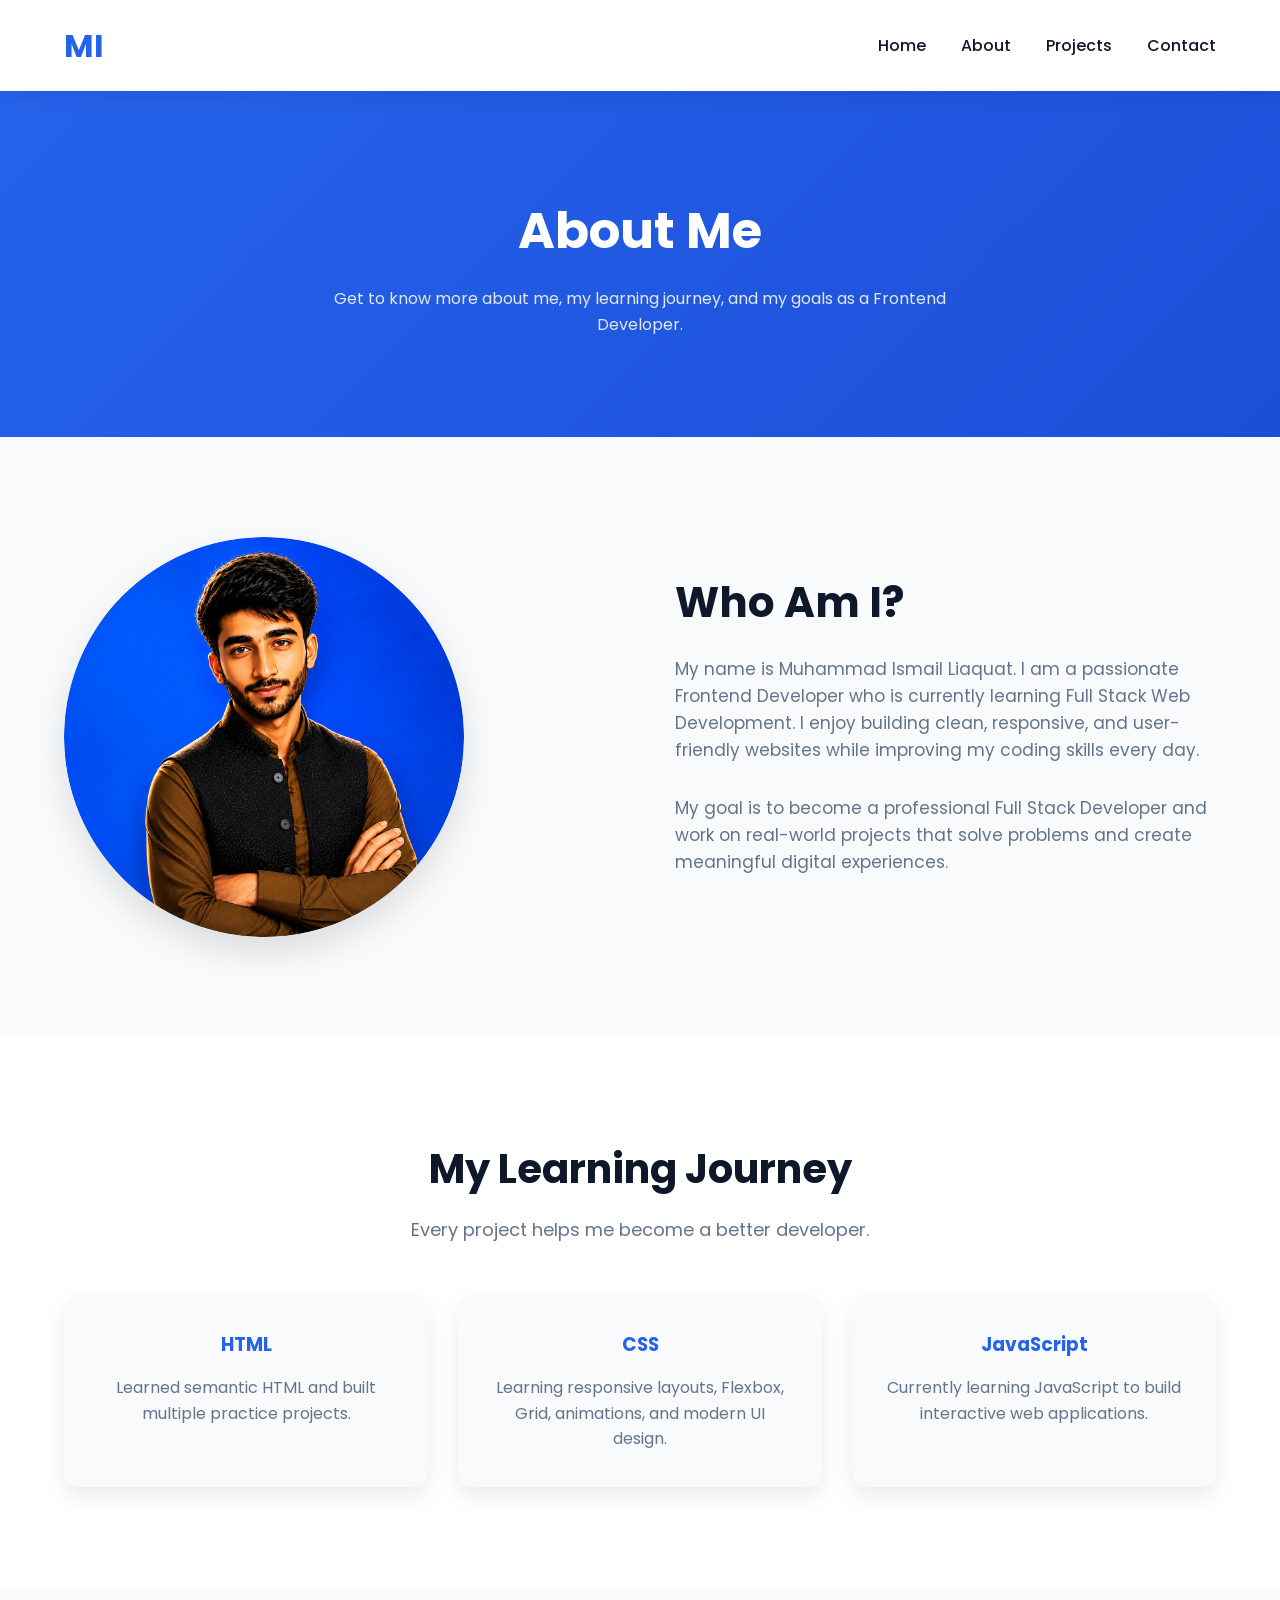
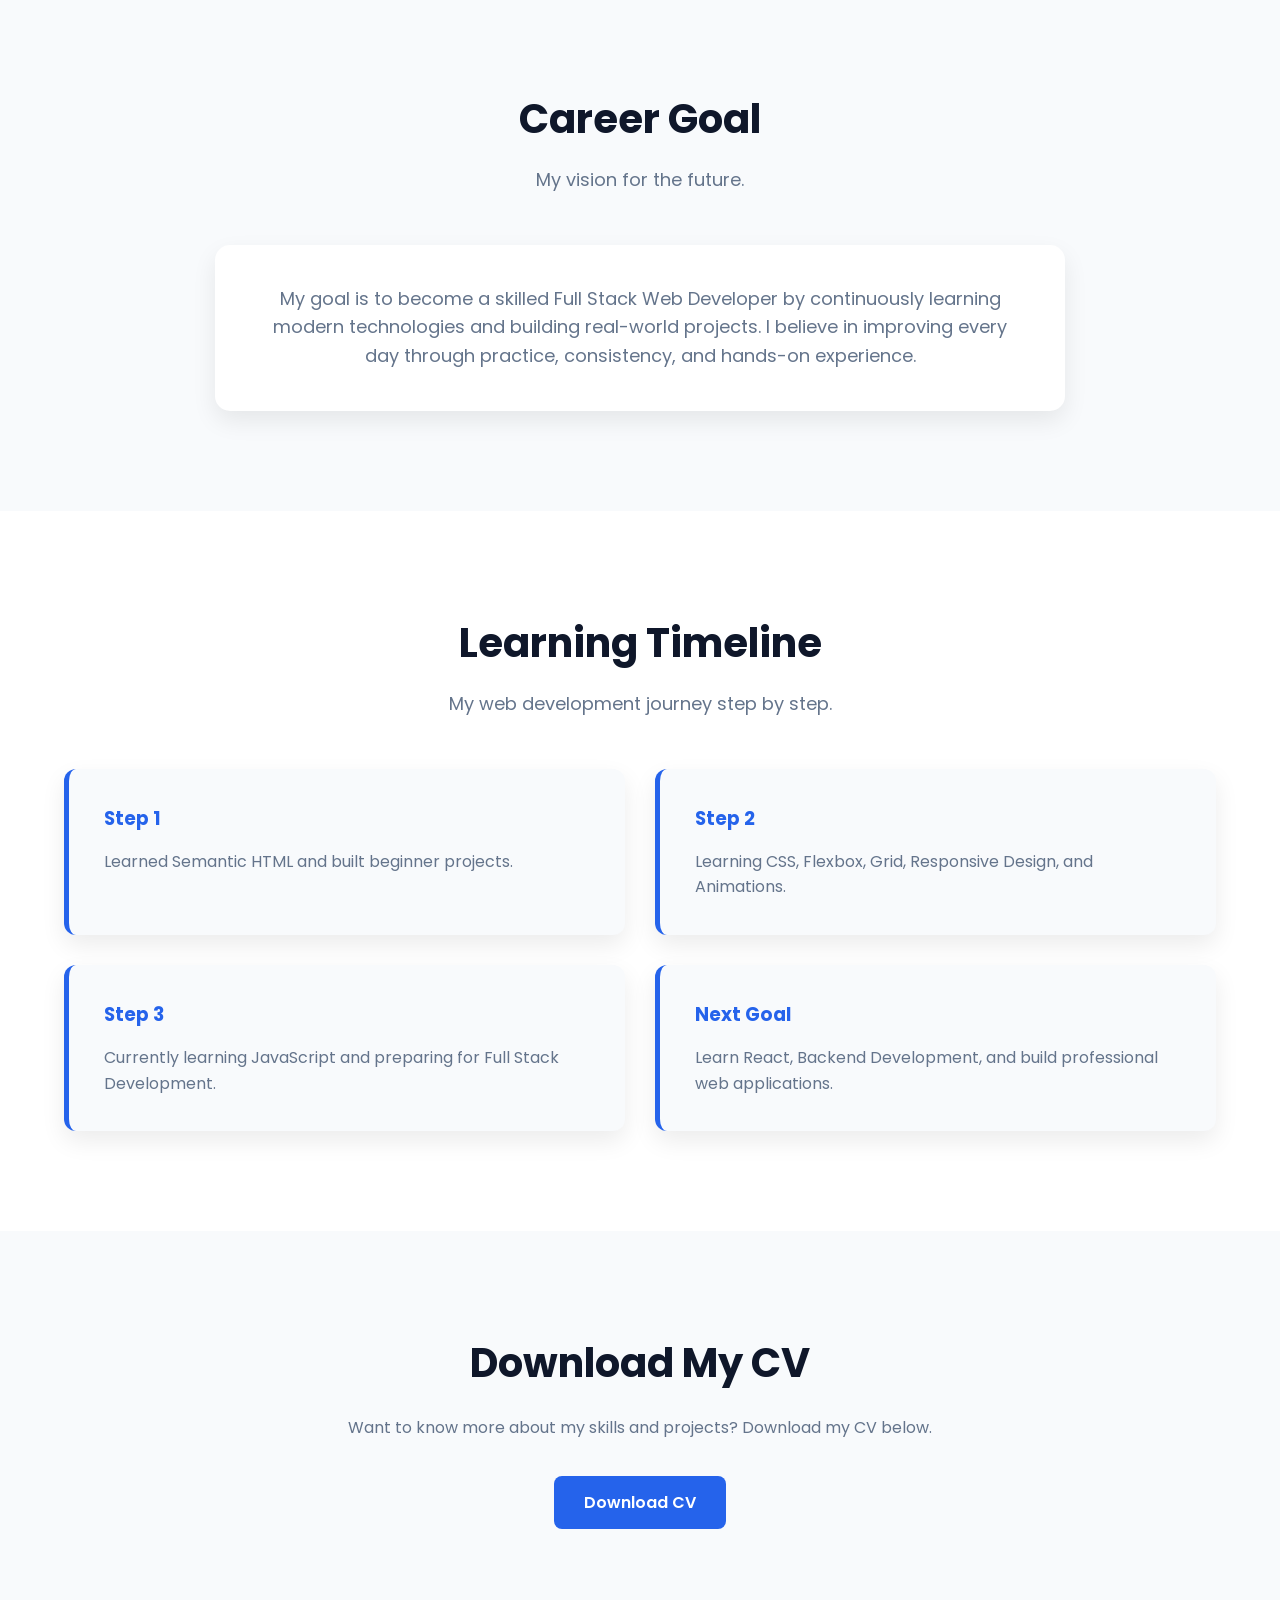
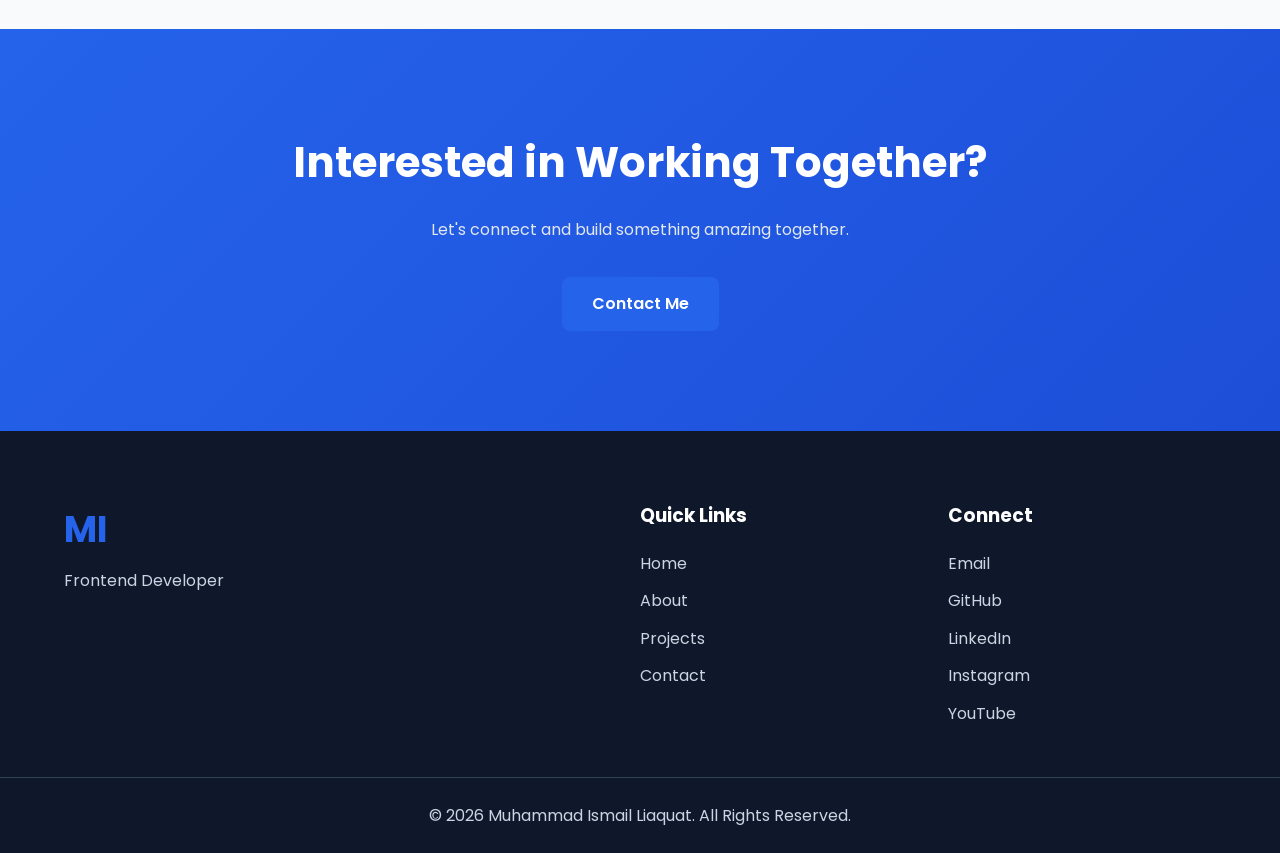
==== about.html @ e9e13b9c "Style personal portfolio and add projects section" ====
<!DOCTYPE html>
<html lang="en">

<head>

    <!-- Meta Tags -->

    <meta charset="UTF-8">
    <meta name="viewport" content="width=device-width, initial-scale=1.0">

    <!-- Title -->

    <title>About | Muhammad Ismail Liaquat</title>

    <!-- Google Font -->

    <link rel="preconnect" href="https://fonts.googleapis.com">

    <link rel="preconnect" href="https://fonts.gstatic.com" crossorigin>

    <link href="https://fonts.googleapis.com/css2?family=Poppins:wght@300;400;500;600;700&display=swap"
        rel="stylesheet">

    <!-- CSS -->

    <link rel="stylesheet" href="style.css">

</head>

<body>

    <!-- Navbar -->

    <header class="navbar">

        <div class="container">

            <div class="logo">

                <a href="index.html">MI</a>

            </div>

            <nav>

                <ul class="nav-links">

                    <li><a href="index.html">Home</a></li>

                    <li><a href="about.html">About</a></li>

                    <li><a href="projects.html">Projects</a></li>

                    <li><a href="contact.html">Contact</a></li>

                </ul>

            </nav>

        </div>

    </header>

    <!-- About Hero -->

    <section class="page-hero">

        <div class="container">

            <h1>About Me</h1>

            <p>Get to know more about me, my learning journey, and my goals as a Frontend Developer.</p>

        </div>

    </section>

    <!-- About Me -->

    <section class="about-page">

        <div class="container about-content">

            <div class="about-image">

                <img src="images/profile.png" alt="Muhammad Ismail Liaquat">

            </div>

            <div class="about-text">

                <h2>Who Am I?</h2>

                <p>

                    My name is Muhammad Ismail Liaquat. I am a passionate Frontend Developer who is currently learning
                    Full Stack Web Development. I enjoy building clean, responsive, and user-friendly websites while
                    improving my coding skills every day.

                </p>

                <p>

                    My goal is to become a professional Full Stack Developer and work on real-world projects that solve
                    problems and create meaningful digital experiences.

                </p>

            </div>

        </div>

    </section>

    <!-- My Journey -->

    <section class="journey">

        <div class="container">

            <div class="section-heading">

                <h2>My Learning Journey</h2>

                <p>Every project helps me become a better developer.</p>

            </div>

            <div class="journey-grid">

                <div class="journey-card">

                    <h3>HTML</h3>

                    <p>Learned semantic HTML and built multiple practice projects.</p>

                </div>

                <div class="journey-card">

                    <h3>CSS</h3>

                    <p>Learning responsive layouts, Flexbox, Grid, animations, and modern UI design.</p>

                </div>

                <div class="journey-card">

                    <h3>JavaScript</h3>

                    <p>Currently learning JavaScript to build interactive web applications.</p>

                </div>

            </div>

        </div>

    </section>

    <!-- Career Goal -->

    <section class="career-goal">

        <div class="container">

            <div class="section-heading">

                <h2>Career Goal</h2>

                <p>My vision for the future.</p>

            </div>

            <div class="goal-content">

                <p>

                    My goal is to become a skilled Full Stack Web Developer by continuously learning modern technologies
                    and building real-world projects. I believe in improving every day through practice, consistency,
                    and hands-on experience.

                </p>

            </div>

        </div>

    </section>

    <!-- Learning Timeline -->

    <section class="timeline">

        <div class="container">

            <div class="section-heading">

                <h2>Learning Timeline</h2>

                <p>My web development journey step by step.</p>

            </div>

            <div class="timeline-grid">

                <div class="timeline-card">

                    <h3>Step 1</h3>

                    <p>Learned Semantic HTML and built beginner projects.</p>

                </div>

                <div class="timeline-card">

                    <h3>Step 2</h3>

                    <p>Learning CSS, Flexbox, Grid, Responsive Design, and Animations.</p>

                </div>

                <div class="timeline-card">

                    <h3>Step 3</h3>

                    <p>Currently learning JavaScript and preparing for Full Stack Development.</p>

                </div>

                <div class="timeline-card">

                    <h3>Next Goal</h3>

                    <p>Learn React, Backend Development, and build professional web applications.</p>

                </div>

            </div>

        </div>

    </section>

    <!-- Download CV -->

    <section class="download-cv">

        <div class="container">

            <h2>Download My CV</h2>

            <p>

                Want to know more about my skills and projects? Download my CV below.

            </p>

            <a href="#" class="btn btn-primary">Download CV</a>

        </div>

    </section>

    <!-- Call To Action -->

    <section class="cta">

        <div class="container cta-content">

            <h2>Interested in Working Together?</h2>

            <p>

                Let's connect and build something amazing together.

            </p>

            <a href="contact.html" class="btn btn-primary">Contact Me</a>

        </div>

    </section>

    <!-- Footer -->

    <footer class="footer">

        <div class="container footer-content">

            <div class="footer-logo">

                <h2>MI</h2>

                <p>Frontend Developer</p>

            </div>

            <div class="footer-links">

                <h3>Quick Links</h3>

                <ul>

                    <li><a href="index.html">Home</a></li>

                    <li><a href="about.html">About</a></li>

                    <li><a href="projects.html">Projects</a></li>

                    <li><a href="contact.html">Contact</a></li>

                </ul>

            </div>

            <div class="footer-social">

                <h3>Connect</h3>

                <ul>

                    <li><a href="mailto:ismi.webdev@gmail.com">Email</a></li>

                    <li><a href="https://github.com/muhammadismailliaquat" target="_blank">GitHub</a></li>

                    <li><a href="https://www.linkedin.com/in/muhammad-ismail-liaquat-12712941a/"
                            target="_blank">LinkedIn</a></li>

                    <li><a href="https://www.instagram.com/m.ismail.liaquat/" target="_blank">Instagram</a></li>

                    <li><a href="https://www.youtube.com/@muhammad.ismail.liaquat" target="_blank">YouTube</a></li>

                </ul>

            </div>

        </div>

        <div class="footer-bottom">

            <p>&copy; 2026 Muhammad Ismail Liaquat. All Rights Reserved.</p>

        </div>

    </footer>

</body>

</html>
---- style.css ----
/* Global Styles */

*{
    margin: 0;
    padding: 0;
    box-sizing: border-box;
}

html{
    scroll-behavior: smooth;
}

body{
    font-family: 'Poppins', sans-serif;
    background-color: #f8fafc;
    color: #0f172a;
    line-height: 1.6;
}

img{
    width: 100%;
    display: block;
}

a{
    text-decoration: none;
}

ul{
    list-style: none;
}

/* Reusable Classes */

.container{
    width: 90%;
    max-width: 1200px;
    margin: auto;
}

.section-heading{
    text-align: center;
    margin-bottom: 50px;
}

.section-heading h2{
    font-size: 40px;
    margin-bottom: 15px;
    color: #0f172a;
}

.section-heading p{
    color: #64748b;
    font-size: 18px;
}

/* Buttons */

.btn{
    display: inline-block;
    padding: 14px 30px;
    border-radius: 8px;
    font-weight: 600;
    transition: 0.3s;
}

.btn-primary{
    background-color: #2563eb;
    color: #ffffff;
}

.btn-primary:hover{
    background-color: #1d4ed8;
    transform: translateY(-5px);
}

.btn-secondary{
    border: 2px solid #2563eb;
    color: #2563eb;
    margin-left: 15px;
}

.btn-secondary:hover{
    background-color: #2563eb;
    color: #ffffff;
    transform: translateY(-5px);
}

/* Navbar */

.navbar{
    background-color: #ffffff;
    padding: 20px 0;
    position: sticky;
    top: 0;
    z-index: 1000;
    box-shadow: 0 5px 20px rgba(0,0,0,0.08);
}

.navbar .container{
    display: flex;
    justify-content: space-between;
    align-items: center;
}

.logo a{
    font-size: 32px;
    font-weight: 700;
    color: #2563eb;
}

.nav-links{
    display: flex;
    gap: 35px;
}

.nav-links a{
    color: #0f172a;
    font-weight: 500;
    position: relative;
    transition: 0.3s;
}

.nav-links a:hover{
    color: #2563eb;
}

.nav-links a::after{
    content: "";
    position: absolute;
    left: 0;
    bottom: -6px;
    width: 0;
    height: 2px;
    background-color: #2563eb;
    transition: 0.3s;
}

.nav-links a:hover::after{
    width: 100%;
}

/* Hero Section */

.hero{
    padding: 100px 0;
}

.hero-content{
    display: flex;
    justify-content: space-between;
    align-items: center;
    gap: 60px;
}

.hero-text{
    flex: 1;
}

.hello{
    color: #f97316;
    font-weight: 600;
    margin-bottom: 15px;
}

.hero-text h1{
    font-size: 55px;
    line-height: 1.2;
    margin-bottom: 15px;
}

.hero-text h2{
    color: #2563eb;
    font-size: 30px;
    margin-bottom: 20px;
}

.hero-description{
    color: #64748b;
    margin-bottom: 35px;
    max-width: 550px;
}

.hero-buttons{
    margin-bottom: 35px;
}

.hero-badges{
    display: flex;
    flex-wrap: wrap;
    gap: 15px;
}

.hero-badges span{
    background-color: #ffffff;
    padding: 12px 18px;
    border-radius: 30px;
    font-size: 15px;
    box-shadow: 0 5px 15px rgba(0,0,0,0.08);
    transition: 0.3s;
}

.hero-badges span:hover{
    background-color: #2563eb;
    color: #ffffff;
    transform: translateY(-5px);
}

.hero-image{
    flex: 1;
    display: flex;
    justify-content: center;
    align-items: center;
}

.hero-image img{
    width: 480px;
    max-width: 100%;
    height: auto;
    transition: 0.4s;
}

.hero-image img:hover{
    transform: scale(1.03);
}

/* About Preview */

.about-preview{
    padding: 100px 0;
}

.about-content{
    display: flex;
    justify-content: space-between;
    align-items: center;
    gap: 70px;
}

.about-image{
    flex: 1;
}

.about-image img{
    width: 400px;
    border-radius: 200px;
    box-shadow: 0 15px 35px rgba(0,0,0,0.12);
    transition: 0.4s;
}

.about-image img:hover{
    transform: scale(1.03);
}

.about-text{
    flex: 1;
}

.about-text h2{
    font-size: 42px;
    margin-bottom: 20px;
    color: #0f172a;
}

.about-text p{
    color: #64748b;
    margin-bottom: 30px;
    font-size: 17px;
}

/* Skills Section */

.skills{
    padding: 100px 0;
    background-color: #ffffff;
}

.skills-grid{
    display: grid;
    grid-template-columns: repeat(3,1fr);
    gap: 30px;
}

.skill-card{
    background-color: #f8fafc;
    padding: 35px 25px;
    border-radius: 15px;
    text-align: center;
    box-shadow: 0 10px 25px rgba(0,0,0,0.08);
    transition: 0.3s;
}

.skill-card:hover{
    transform: translateY(-10px);
    box-shadow: 0 20px 40px rgba(37,99,235,0.15);
}

.skill-card h3{
    color: #2563eb;
    font-size: 24px;
    margin-bottom: 15px;
}

.skill-card p{
    color: #64748b;
}

/* Stats Section */

.stats{
    padding: 90px 0;
}

.stats-grid{
    display: grid;
    grid-template-columns: repeat(3,1fr);
    gap: 30px;
}

.stat-card{
    background-color: #2563eb;
    color: #ffffff;
    text-align: center;
    padding: 40px 20px;
    border-radius: 15px;
    transition: 0.3s;
}

.stat-card:hover{
    background-color: #1d4ed8;
    transform: translateY(-10px);
}

.stat-card h2{
    font-size: 45px;
    margin-bottom: 10px;
}

.stat-card p{
    font-size: 18px;
}
/* Featured Projects */

.featured-projects{
    padding: 100px 0;
    background-color: #ffffff;
}

.projects-grid{
    display: grid;
    grid-template-columns: repeat(3,1fr);
    gap: 30px;
}

.project-card{
    background-color: #f8fafc;
    border-radius: 15px;
    overflow: hidden;
    box-shadow: 0 10px 25px rgba(0,0,0,0.08);
    transition: 0.3s;
}

.project-card:hover{
    transform: translateY(-10px);
    box-shadow: 0 20px 40px rgba(37,99,235,0.15);
}

.project-card img{
    height: 220px;
    object-fit: cover;
    transition: 0.4s;
}

.project-card:hover img{
    transform: scale(1.08);
}

.project-content{
    padding: 25px;
}

.project-content h3{
    font-size: 24px;
    margin-bottom: 15px;
    color: #0f172a;
}

.project-content p{
    color: #64748b;
    margin-bottom: 25px;
}

.project-buttons{
    display: flex;
    gap: 15px;
    flex-wrap: wrap;
}

/* Services */

.services{
    padding: 100px 0;
}

.services-grid{
    display: grid;
    grid-template-columns: repeat(2,1fr);
    gap: 30px;
}

.service-card{
    background-color: #ffffff;
    padding: 35px;
    border-radius: 15px;
    text-align: center;
    box-shadow: 0 10px 25px rgba(0,0,0,0.08);
    transition: 0.3s;
}

.service-card:hover{
    transform: translateY(-10px);
    background-color: #2563eb;
    color: #ffffff;
}

.service-card h3{
    margin-bottom: 15px;
    font-size: 24px;
}

.service-card p{
    color: #64748b;
    transition: 0.3s;
}

.service-card:hover p{
    color: #ffffff;
}

/* CTA */

.cta{
    padding: 100px 0;
    background: linear-gradient(135deg,#2563eb,#1d4ed8);
}

.cta-content{
    text-align: center;
}

.cta-content h2{
    color: #ffffff;
    font-size: 42px;
    margin-bottom: 20px;
}

.cta-content p{
    color: #e2e8f0;
    max-width: 700px;
    margin: auto;
    margin-bottom: 35px;
}

/* Footer */

.footer{
    background-color: #0f172a;
    color: #ffffff;
    padding-top: 70px;
}

.footer-content{
    display: grid;
    grid-template-columns: 2fr 1fr 1fr;
    gap: 40px;
}

.footer-logo h2{
    color: #2563eb;
    font-size: 36px;
    margin-bottom: 10px;
}

.footer-logo p{
    color: #cbd5e1;
}

.footer-links h3,
.footer-social h3{
    margin-bottom: 20px;
}

.footer-links ul,
.footer-social ul{
    display: flex;
    flex-direction: column;
    gap: 12px;
}

.footer-links a,
.footer-social a{
    color: #cbd5e1;
    transition: 0.3s;
}

.footer-links a:hover,
.footer-social a:hover{
    color: #f97316;
    padding-left: 8px;
}

.footer-bottom{
    text-align: center;
    border-top: 1px solid #334155;
    padding: 25px 0;
    margin-top: 50px;
}

.footer-bottom p{
    color: #cbd5e1;
}

/* Responsive */

@media (max-width:992px){

    .hero-content,
    .about-content{
        flex-direction: column;
        text-align: center;
    }

    .hero-description{
        margin: auto;
        margin-bottom: 35px;
    }

    .hero-buttons{
        margin-bottom: 35px;
    }

    .hero-badges{
        justify-content: center;
    }

    .hero-image img{
        width: 320px;
        height: 320px;
    }

    .about-image img{
        width: 320px;
        margin: auto;
    }

    .skills-grid{
        grid-template-columns: repeat(2,1fr);
    }

    .projects-grid{
        grid-template-columns: repeat(2,1fr);
    }

    .services-grid{
        grid-template-columns: repeat(2,1fr);
    }

    .footer-content{
        grid-template-columns: 1fr;
        text-align: center;
    }

}

@media (max-width:768px){

    .navbar .container{
        flex-direction: column;
        gap: 20px;
    }

    .nav-links{
        flex-wrap: wrap;
        justify-content: center;
        gap: 20px;
    }

    .hero{
        padding: 70px 0;
    }

    .hero-text h1{
        font-size: 40px;
    }

    .hero-text h2{
        font-size: 24px;
    }

    .section-heading h2{
        font-size: 32px;
    }

    .about-text h2{
        font-size: 32px;
    }

    .cta-content h2{
        font-size: 32px;
    }

    .skills-grid,
    .projects-grid,
    .services-grid,
    .stats-grid{
        grid-template-columns: 1fr;
    }

    .project-buttons{
        flex-direction: column;
    }

    .btn{
        display: block;
        width: 100%;
        text-align: center;
    }

    .btn-secondary{
        margin-left: 0;
        margin-top: 15px;
    }

}

@media (max-width:480px){

    .hero-text h1{
        font-size: 32px;
    }

    .hero-text h2{
        font-size: 20px;
    }

    .hero-description{
        font-size: 15px;
    }

    .hero-image img{
        width: 260px;
        height: 260px;
    }

    .about-image img{
        width: 260px;
    }

    .section-heading h2{
        font-size: 28px;
    }

    .project-content,
    .service-card,
    .skill-card{
        padding: 20px;
    }

    .footer{
        padding-top: 50px;
    }

    .footer-bottom p{
        font-size: 14px;
    }

}

/* About Page */

.page-hero{
    padding: 100px 0;
    text-align: center;
    background: linear-gradient(135deg,#2563eb,#1d4ed8);
    color: #ffffff;
}

.page-hero h1{
    font-size: 50px;
    margin-bottom: 15px;
}

.page-hero p{
    max-width: 700px;
    margin: auto;
    color: #e2e8f0;
}

.about-page{
    padding: 100px 0;
}

.journey{
    padding: 100px 0;
    background-color: #ffffff;
}

.journey-grid{
    display: grid;
    grid-template-columns: repeat(3,1fr);
    gap: 30px;
}

.journey-card{
    background-color: #f8fafc;
    padding: 35px;
    border-radius: 15px;
    text-align: center;
    box-shadow: 0 10px 25px rgba(0,0,0,0.08);
    transition: 0.3s;
}

.journey-card:hover{
    transform: translateY(-10px);
    box-shadow: 0 20px 40px rgba(37,99,235,0.15);
}

.journey-card h3{
    color: #2563eb;
    margin-bottom: 15px;
}

.journey-card p{
    color: #64748b;
}

.career-goal{
    padding: 100px 0;
}

.goal-content{
    max-width: 850px;
    margin: auto;
    background-color: #ffffff;
    padding: 40px;
    border-radius: 15px;
    box-shadow: 0 10px 25px rgba(0,0,0,0.08);
    text-align: center;
}

.goal-content p{
    color: #64748b;
    font-size: 18px;
}

.timeline{
    padding: 100px 0;
    background-color: #ffffff;
}

.timeline-grid{
    display: grid;
    grid-template-columns: repeat(2,1fr);
    gap: 30px;
}

.timeline-card{
    background-color: #f8fafc;
    padding: 35px;
    border-left: 5px solid #2563eb;
    border-radius: 12px;
    box-shadow: 0 10px 25px rgba(0,0,0,0.08);
    transition: 0.3s;
}

.timeline-card:hover{
    transform: translateY(-8px);
    border-left-color: #f97316;
}

.timeline-card h3{
    color: #2563eb;
    margin-bottom: 15px;
}

.timeline-card p{
    color: #64748b;
}

.download-cv{
    padding: 100px 0;
    text-align: center;
}

.download-cv h2{
    font-size: 40px;
    margin-bottom: 20px;
}

.download-cv p{
    color: #64748b;
    margin-bottom: 35px;
}

.download-cv .btn{
    display: inline-block;
}

/* About Page Responsive */

@media (max-width:768px){

    .page-hero h1{
        font-size: 38px;
    }

    .journey-grid{
        grid-template-columns: 1fr;
    }

    .timeline-grid{
        grid-template-columns: 1fr;
    }

    .goal-content{
        padding: 25px;
    }

}

/* Projects Page */

.projects-page{
    padding: 100px 0;
}

.projects-page .projects-grid{
    display: flex;
    flex-wrap: wrap;
    justify-content: center;
    gap: 30px;
}

.projects-page .project-card{
    background-color: #ffffff;
    width: 380px;
    display:flex;
    flex-direction:column;
    flex-grow: 1;
    max-width: 500px;
    min-width: 380px;
    border-radius: 15px;
    overflow: hidden;
    box-shadow: 0 10px 25px rgba(0,0,0,0.08);
    transition: 0.3s;
}

.projects-page .project-card:hover{
    transform: translateY(-12px);
    box-shadow: 0 20px 40px rgba(37,99,235,0.18);
}

.projects-page .project-card img{
    width: 100%;
    height: 220px;
    object-fit: cover;
    transition: 0.4s;
}

.projects-page .project-card:hover img{
    transform: scale(1.08);
}

.projects-page .project-content{
    padding: 25px;
    display:flex;
    flex-direction:column;
    flex-grow: 1;
}

.projects-page .project-content h3{
    font-size: 24px;
    color: #0f172a;
    margin-bottom: 15px;
}

.projects-page .project-content p{
    color: #64748b;
    margin-bottom: 20px;
}

.projects-page .project-content h4{
    display: inline-block;
    background-color: #2563eb;
    color: #ffffff;
    padding: 8px 16px;
    border-radius: 30px;
    font-size: 14px;
    align-self: flex-start;
    margin-bottom: 15px;
}

.project-buttons{
    display: flex;
    gap: 15px;
    margin-top: auto;
    flex-wrap: wrap;
}

.btn{
    flex: 1;
    text-align: center;
}

/* Projects Page Responsive */

@media (max-width:992px){

    .projects-page .project-card{

        min-width:320px;

    }

}

@media (max-width:768px){

    .projects-page .project-card{
        min-width: 100%;
    }

    .project-buttons{
        flex-direction: column;
    }

    .projects-page .btn{
        width: 100%;
    }

}

/* Contact Page */

.contact-page{
    padding: 100px 0;
}

.contact-content{
    display: grid;
    grid-template-columns: 2fr 1fr;
    gap: 40px;
}

.contact-form{
    background-color: #ffffff;
    padding: 40px;
    border-radius: 15px;
    box-shadow: 0 10px 25px rgba(0,0,0,0.08);
}

.contact-form h2{
    margin-bottom: 25px;
    color: #0f172a;
}

.contact-form form{
    display: flex;
    flex-direction: column;
    gap: 20px;
}

.contact-form input,
.contact-form textarea{
    width: 100%;
    padding: 15px;
    border: 1px solid #dbe4ee;
    border-radius: 8px;
    outline: none;
    font-size: 16px;
    font-family: inherit;
    transition: 0.3s;
}

.contact-form input:focus,
.contact-form textarea:focus{
    border-color: #2563eb;
    box-shadow: 0 0 10px rgba(37,99,235,0.15);
}

.contact-form textarea{
    resize: vertical;
}

.contact-info{
    display: flex;
    flex-direction: column;
    gap: 20px;
}

.contact-info h2{
    margin-bottom: 10px;
}

.info-card{
    background-color: #ffffff;
    padding: 25px;
    border-radius: 12px;
    box-shadow: 0 10px 25px rgba(0,0,0,0.08);
    transition: 0.3s;
}

.info-card:hover{
    transform: translateY(-8px);
    box-shadow: 0 20px 40px rgba(37,99,235,0.15);
}

.info-card h3{
    color: #2563eb;
    margin-bottom: 10px;
}

.info-card a{
    color: #64748b;
    word-break: break-word;
    transition: 0.3s;
}

.info-card a:hover{
    color: #2563eb;
}

/* Location */

.location{
    padding: 100px 0;
    background-color: #ffffff;
}

.map-box{
    width: 100%;
    height: 450px;
    overflow: hidden;
    border-radius: 15px;
    box-shadow: 0 10px 25px rgba(0,0,0,0.08);
}

.map-box iframe{
    width: 100%;
    height: 100%;
    border: none;
}

/* Contact Page Responsive */

@media (max-width:992px){

    .contact-content{
        grid-template-columns: 1fr;
    }

}

@media (max-width:768px){

    .contact-page,
    .location{
        padding: 70px 0;
    }

    .contact-form{
        padding: 25px;
    }

    .map-box{
        height: 320px;
    }

}
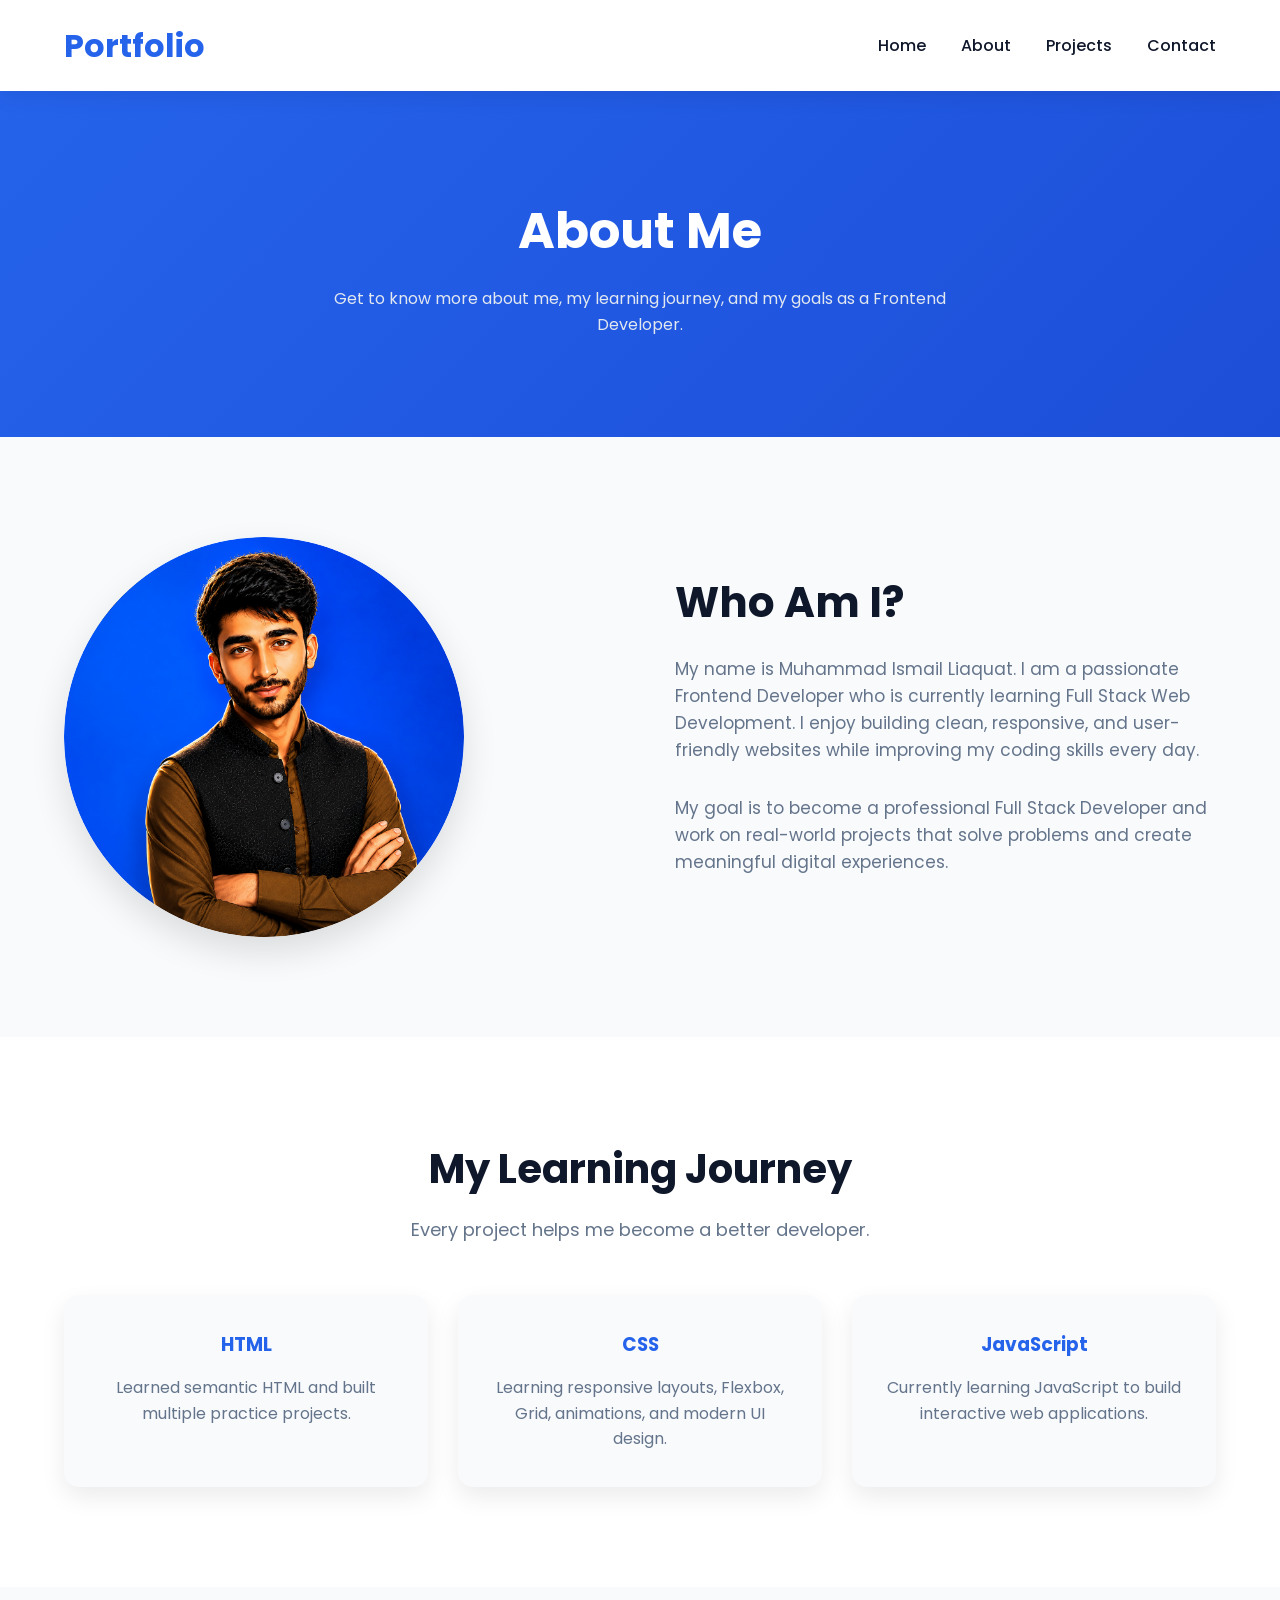
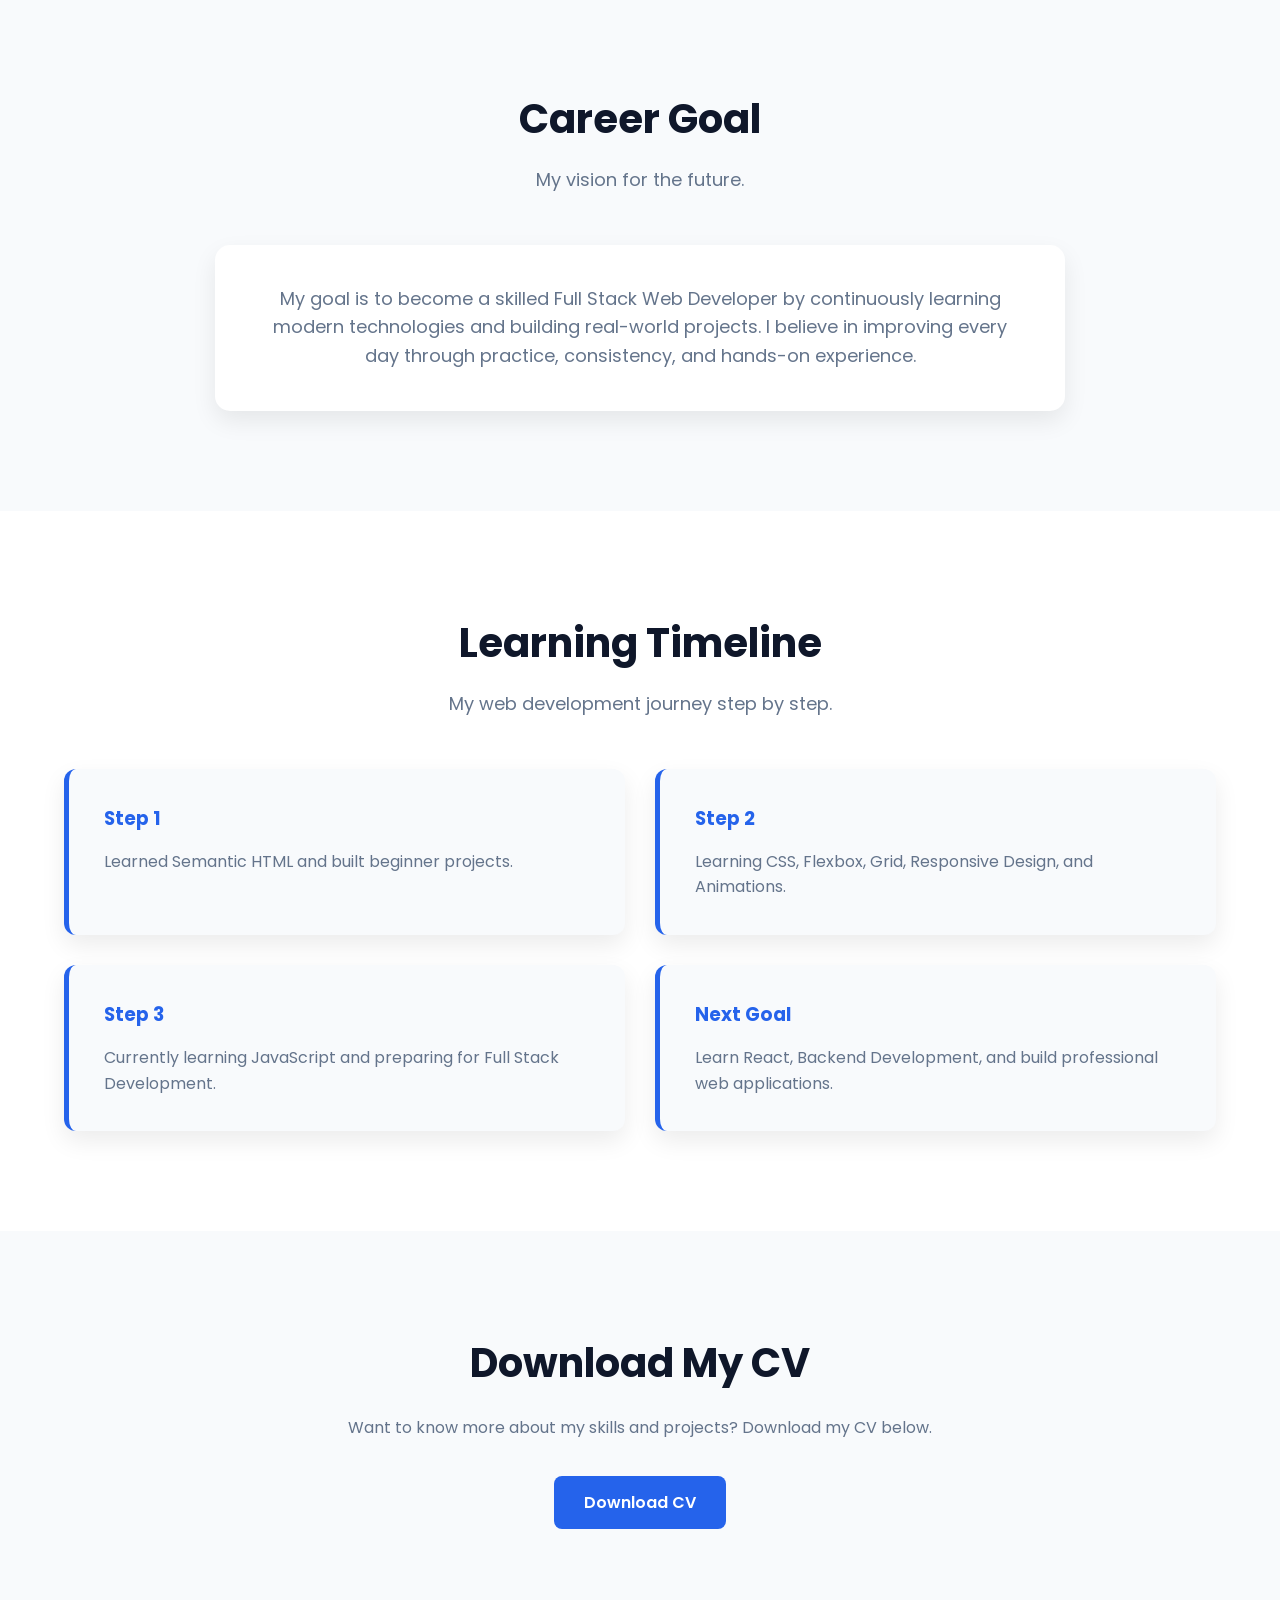
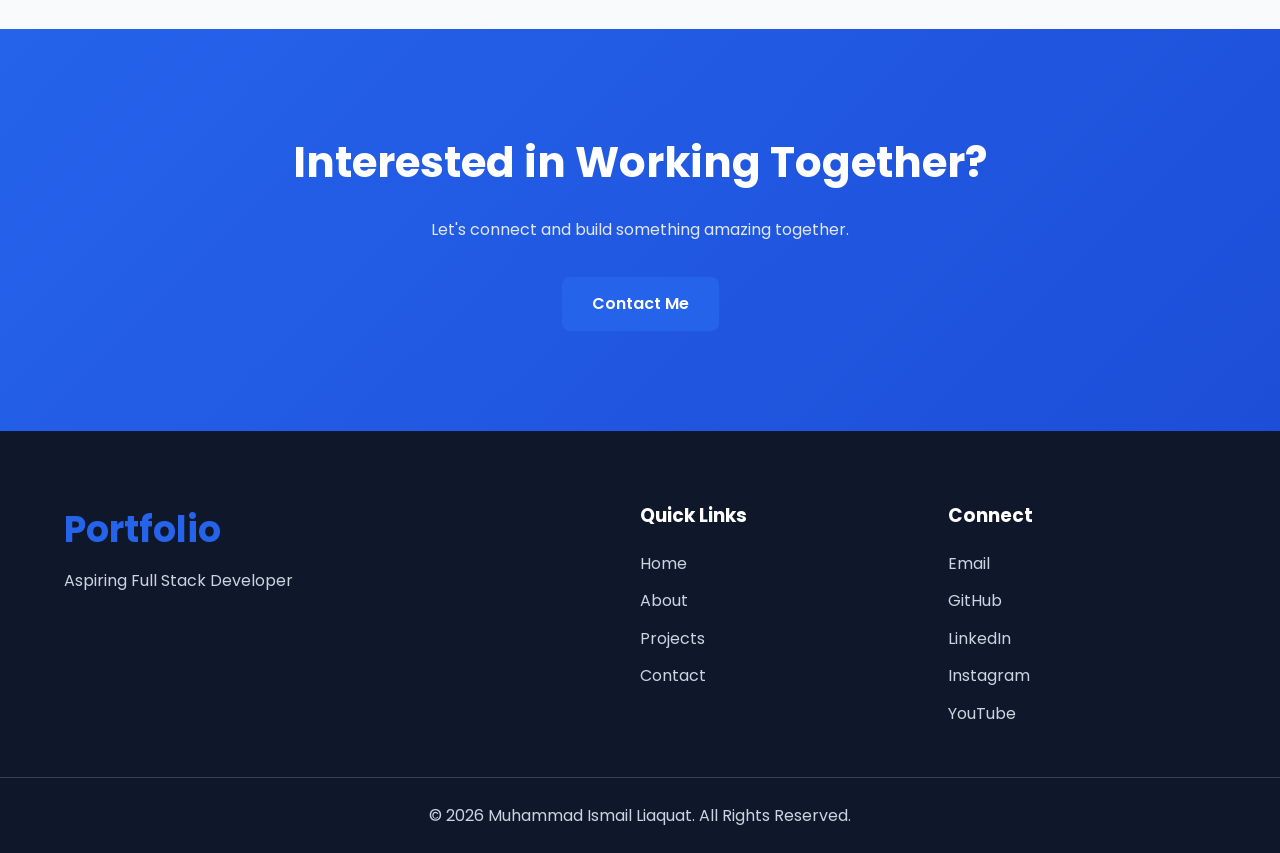
==== commit de2c4276: "Update portfolio content and project links" ====
--- a/about.html
+++ b/about.html
@@ -37,7 +37,7 @@
 
             <div class="logo">
 
-                <a href="index.html">MI</a>
+                <a href="index.html">Portfolio</a>
 
             </div>
 
@@ -290,9 +290,9 @@
 
             <div class="footer-logo">
 
-                <h2>MI</h2>
-
-                <p>Frontend Developer</p>
+                <h2>Portfolio</h2>
+
+                <p>Aspiring Full Stack Developer</p>
 
             </div>
 
--- a/style.css
+++ b/style.css
@@ -155,12 +155,6 @@
 
 .hero-text{
     flex: 1;
-}
-
-.hello{
-    color: #f97316;
-    font-weight: 600;
-    margin-bottom: 15px;
 }
 
 .hero-text h1{
